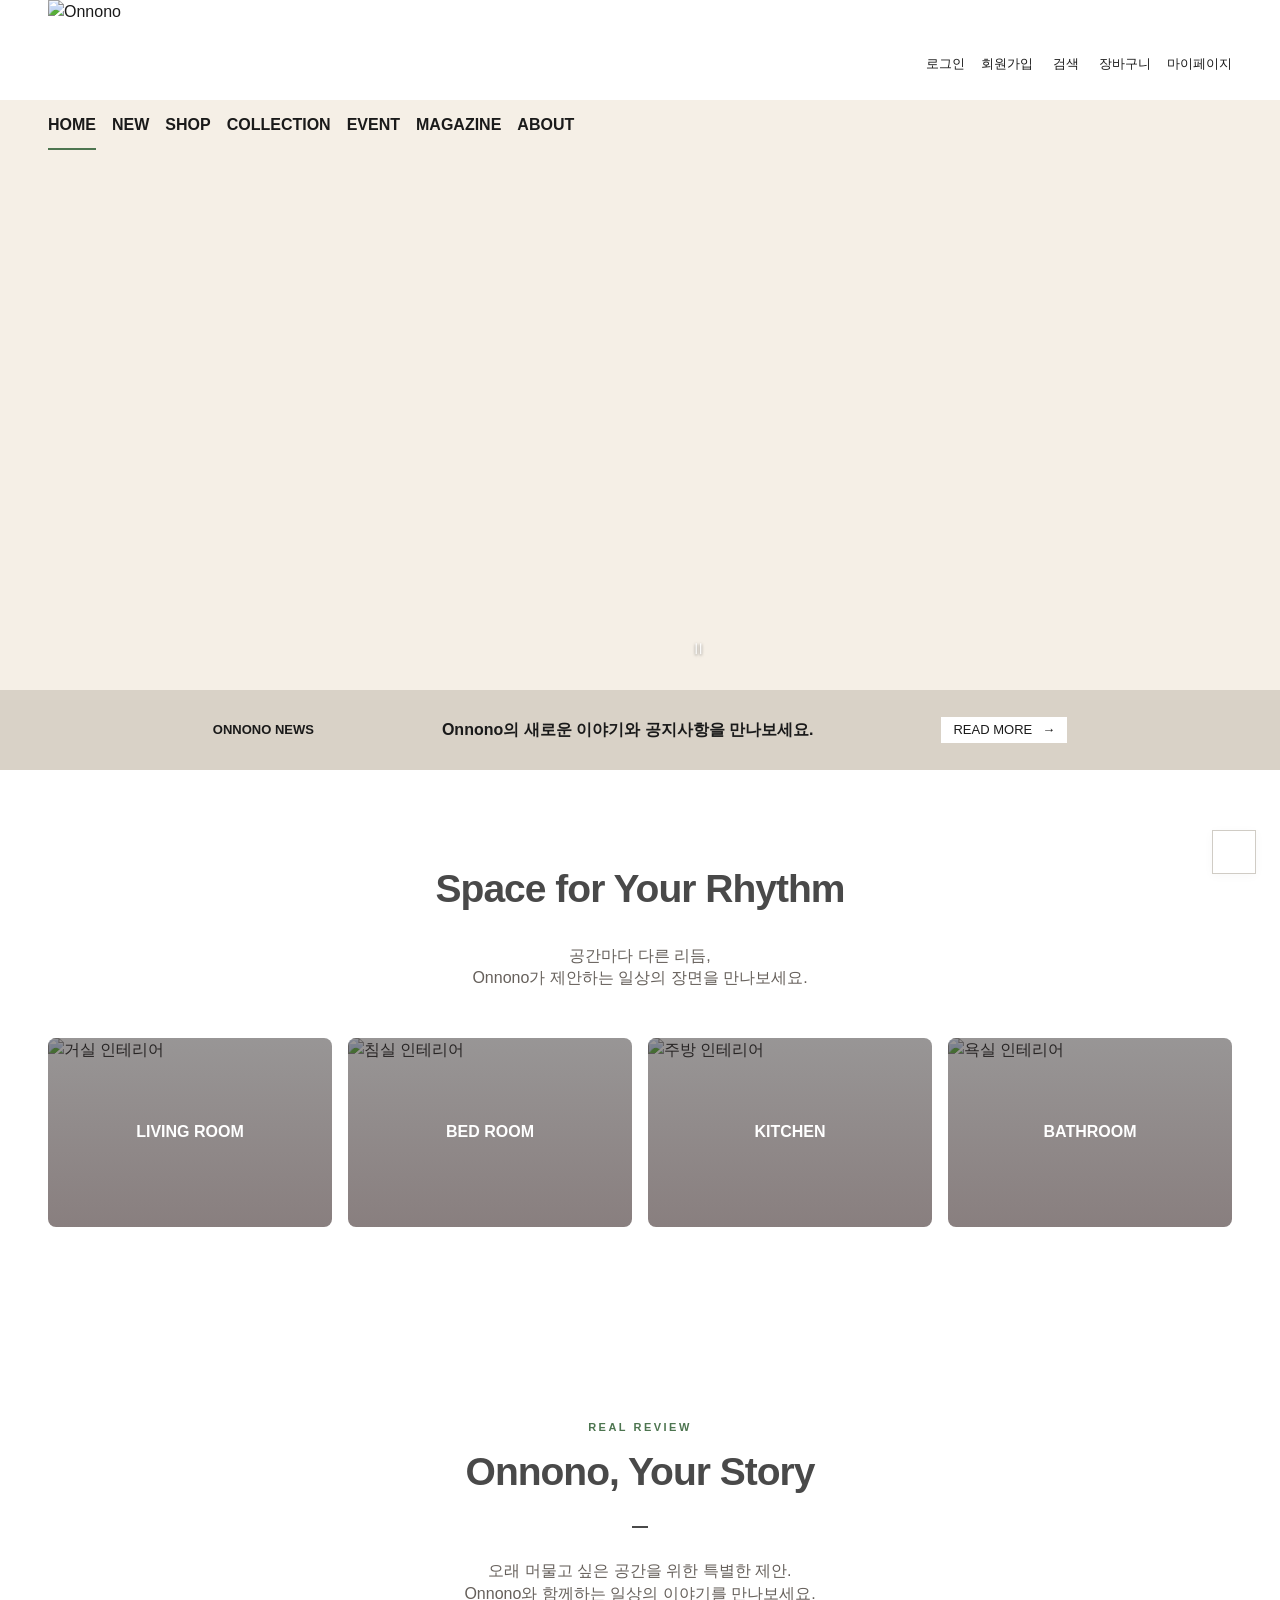
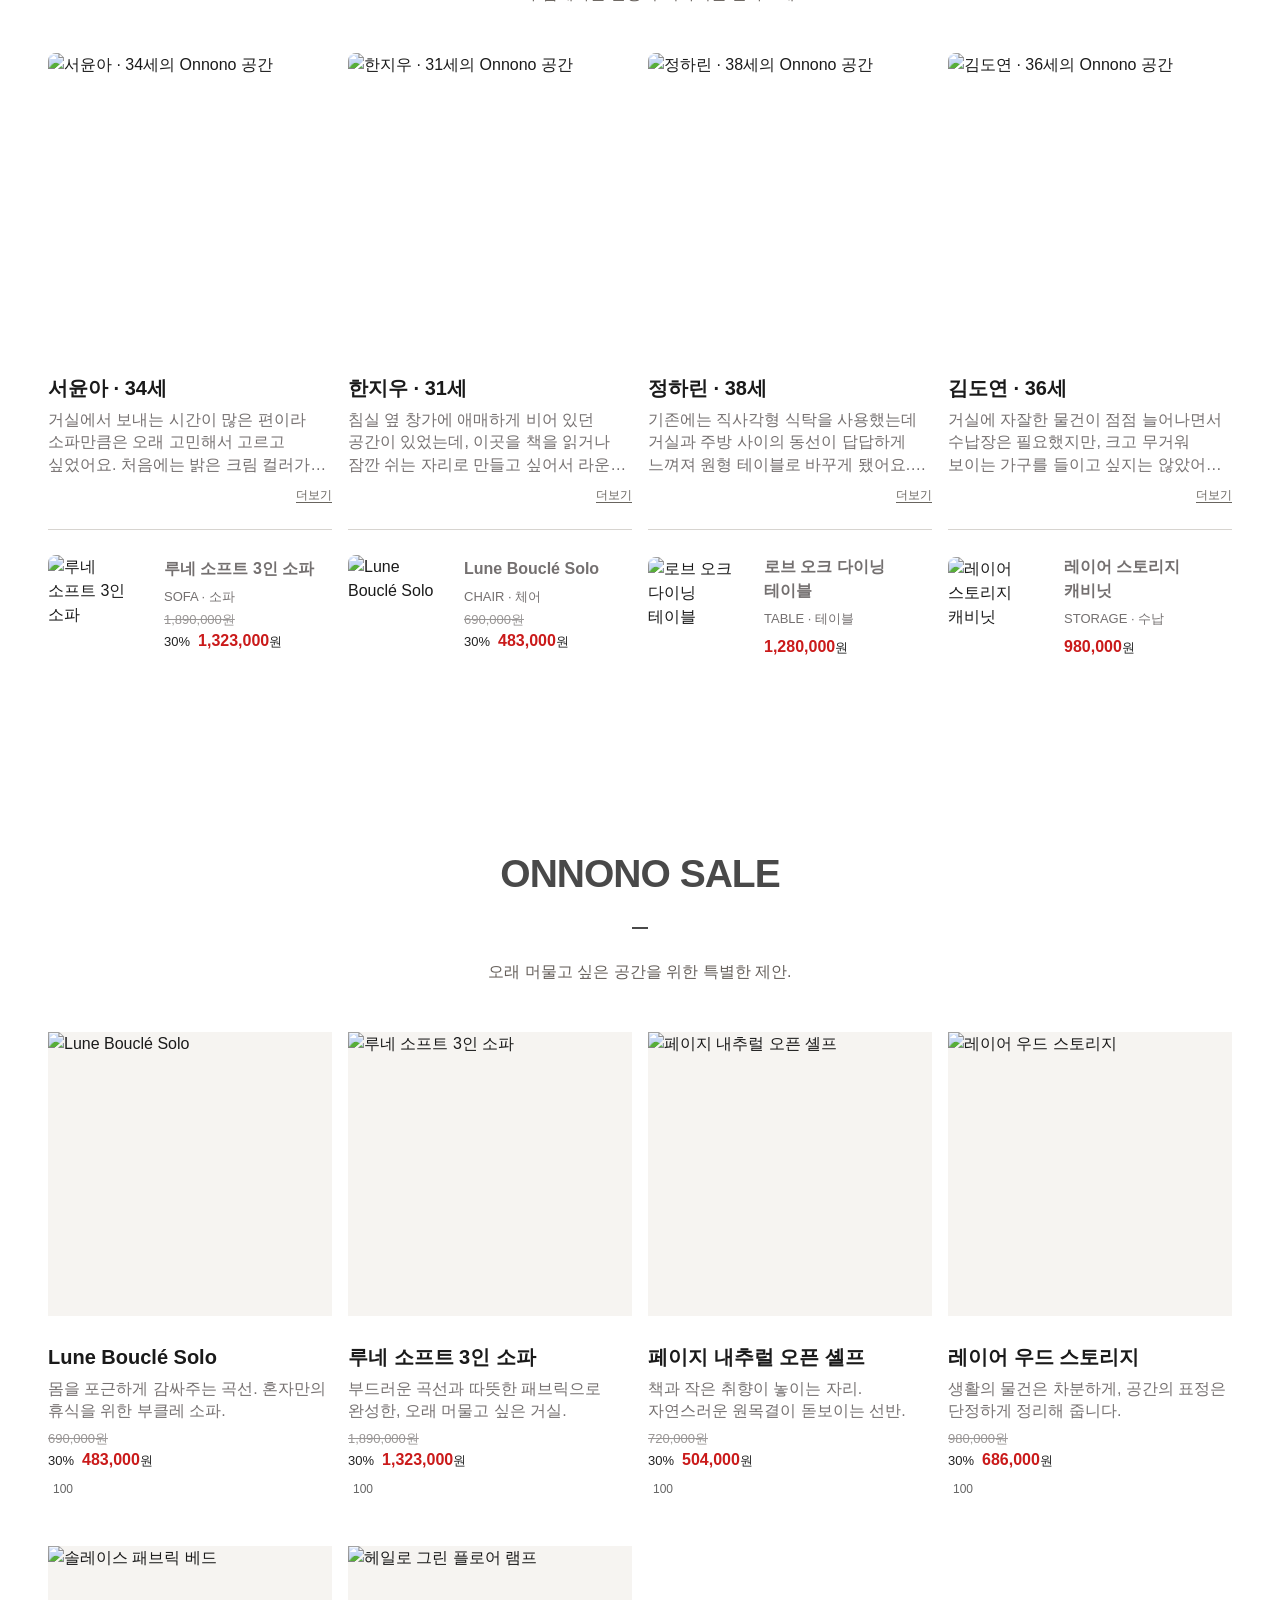
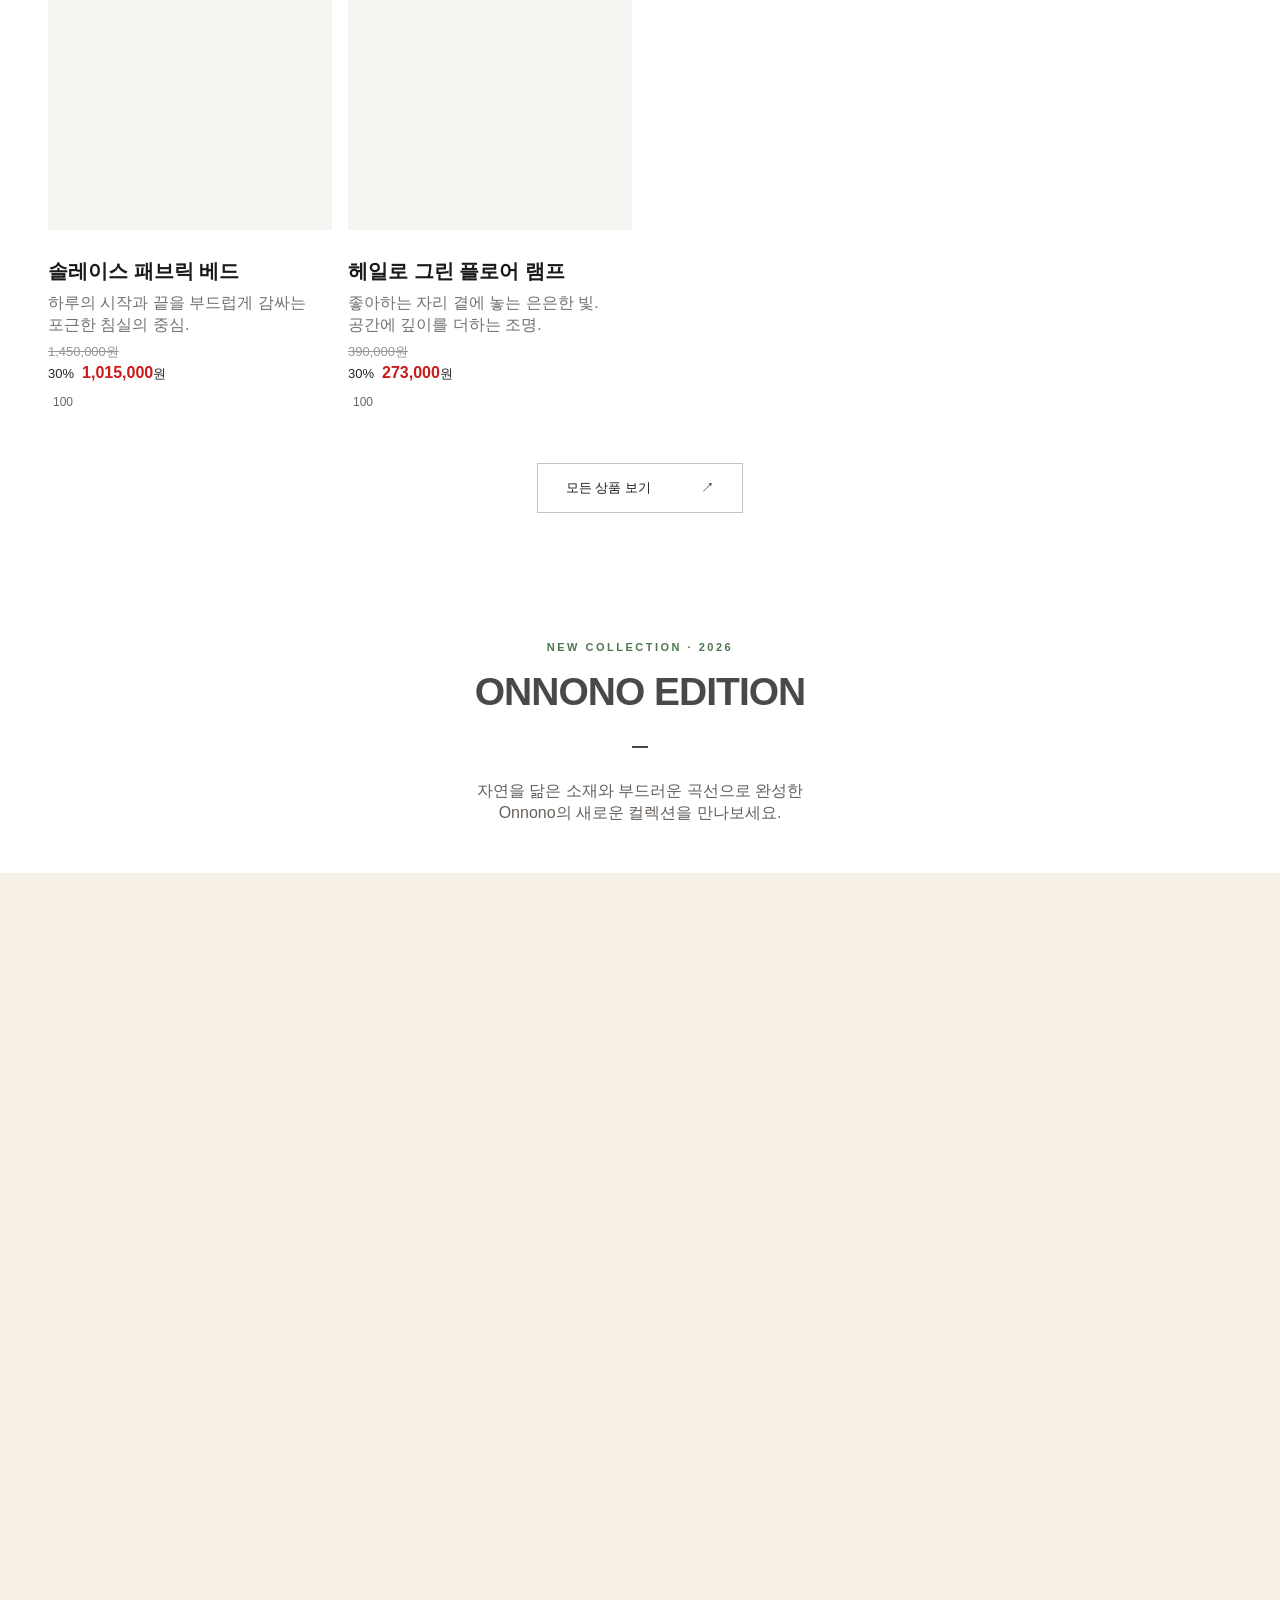
==== index.html @ 9b2965db "Add files via upload" ====
<!doctype html>
<html lang="ko">
<head>
  <meta charset="UTF-8">
  <meta name="viewport" content="width=device-width, initial-scale=1">
  <meta name="description" content="공간마다 다른 리듬, Onnono가 제안하는 일상의 장면을 만나보세요.">
  <title>ONNONO — Space begins with Onnono</title>
  <link rel="icon" href="assets/logo.png" type="image/png">
  <link rel="preload" href="assets/PretendardVariable.woff2" as="font" type="font/woff2" crossorigin>
  <link rel="stylesheet" href="styles.css">
  <script src="data.js" defer></script>
  <script src="app.js" defer></script>
</head>
<body data-page="home">
  <a class="skip-link" href="#main">본문 바로가기</a>
  <header id="site-header"></header>
  <main id="main">
    <!-- 피그마 원본 배너 3장. 배너 안의 문구는 이미지에 포함되어 있습니다. -->
    <section class="hero" aria-roledescription="carousel" aria-label="ONNONO 메인 슬라이드" tabindex="0">
      <div class="hero-track">
        <article class="hero-slide" aria-roledescription="slide" aria-label="1 / 3 · Space begins with Onnono">
          <a href="shop.html" class="hero-link" aria-label="Space begins with Onnono — 상품 보러 가기">
            <picture><source media="(max-width: 600px)" srcset="assets/hero-01-mobile.png"><source media="(max-width: 1100px)" srcset="assets/hero-01-tablet.png"><img src="assets/hero-01.png" alt="SPACE BEGINS WITH ONNONO. 당신의 감각이 이야기가 되는 순간. SHOP NOW" fetchpriority="high" width="1920" height="810"></picture>
          </a>
        </article>
        <article class="hero-slide" aria-roledescription="slide" aria-label="2 / 3 · Onnono Sale" inert>
          <a href="#sale" class="hero-link" aria-label="최대 30% 할인 상품 보기">
            <picture><source media="(max-width: 600px)" srcset="assets/hero-02-mobile.png"><source media="(max-width: 1100px)" srcset="assets/hero-02-tablet.png"><img src="assets/hero-02.png" alt="ONNONO SUMMER EVENT. SALE UP TO 30% OFF. SHOP NOW" width="1920" height="810"></picture>
          </a>
        </article>
        <article class="hero-slide" aria-roledescription="slide" aria-label="3 / 3 · New Beginning" inert>
          <a href="shop.html" class="hero-link" aria-label="NEW BEGINNING — 신상품 컬렉션 보기">
            <picture><source media="(max-width: 600px)" srcset="assets/hero-03-mobile.png"><source media="(max-width: 1100px)" srcset="assets/hero-03-tablet.png"><img src="assets/hero-03.png" alt="NEW COLLECTION 2026. NEW BEGINNING. 새로운 시작, 일상을 채우는 우리의 첫 번째 컬렉션" width="1920" height="810"></picture>
          </a>
        </article>
      </div>
      <button class="hero-arrow hero-prev" type="button" aria-label="이전 슬라이드">‹</button>
      <button class="hero-arrow hero-next" type="button" aria-label="다음 슬라이드">›</button>
      <div class="hero-controls">
        <div class="hero-dots" aria-label="슬라이드 선택">
          <button class="hero-dot" type="button" data-slide="0" aria-label="1번 슬라이드" aria-current="true"><img src="assets/icon-dot-active.svg" alt=""></button>
          <button class="hero-dot" type="button" data-slide="1" aria-label="2번 슬라이드"><img src="assets/icon-dot.svg" alt=""></button>
          <button class="hero-dot" type="button" data-slide="2" aria-label="3번 슬라이드"><img src="assets/icon-dot.svg" alt=""></button>
        </div>
        <button type="button" class="hero-pause" aria-label="자동 슬라이드 일시정지" aria-pressed="false">Ⅱ</button>
      </div>
      <span class="sr-only" id="slide-status" aria-live="off">1 / 3</span>
    </section>

    <aside class="news-bar"><strong>ONNONO NEWS</strong><p>Onnono의 새로운 이야기와 공지사항을 만나보세요.</p><button class="news-link" type="button" data-open="news">READ MORE <span aria-hidden="true">→</span></button></aside>

    <section class="section categories-section" id="spaces" aria-labelledby="spaces-title">
      <div class="section-heading"><h1 id="spaces-title">Space for Your Rhythm</h1><p>공간마다 다른 리듬,<br>Onnono가 제안하는 일상의 장면을 만나보세요.</p></div>
      <div class="category-grid page-width" id="category-grid"></div>
    </section>

    <section class="section stories-section" id="reviews" aria-labelledby="reviews-title">
      <div class="section-heading"><p class="eyebrow">REAL REVIEW</p><h2 id="reviews-title">Onnono, Your Story</h2><span class="heading-line"></span><p>오래 머물고 싶은 공간을 위한 특별한 제안.<br>Onnono와 함께하는 일상의 이야기를 만나보세요.</p></div>
      <div class="story-grid page-width" id="story-grid"></div>
    </section>

    <section class="section sale-section" id="sale" aria-labelledby="sale-title">
      <div class="section-heading"><h2 id="sale-title">ONNONO SALE</h2><span class="heading-line"></span><p>오래 머물고 싶은 공간을 위한 특별한 제안.</p></div>
      <div class="product-grid page-width" id="sale-grid"></div>
      <a class="outline-link" href="shop.html">모든 상품 보기 <span aria-hidden="true">↗</span></a>
    </section>

    <section class="edition-section" id="edition" aria-labelledby="edition-title">
      <div class="section-heading"><p class="eyebrow">NEW COLLECTION · 2026</p><h2 id="edition-title">ONNONO EDITION</h2><span class="heading-line"></span><p>자연을 닮은 소재와 부드러운 곡선으로 완성한<br>Onnono의 새로운 컬렉션을 만나보세요.</p></div>
      <a href="shop.html" class="edition-banner" aria-label="Onnono 에디션 — 신상품 컬렉션 보러 가기"><picture><source media="(max-width: 600px)" srcset="assets/new-collection-mobile.png"><source media="(max-width: 1100px)" srcset="assets/new-collection-tablet.png"><img src="assets/new-collection.png" alt="새로운 계절, 공간에 자연스럽게 스며들다. 신상품 보러 가기" loading="lazy" width="1942" height="809"></picture></a>
    </section>
  </main>
  <footer id="site-footer"></footer>
  <div id="overlays"></div>
  <noscript><p class="noscript-notice">상품과 메뉴를 보려면 브라우저에서 JavaScript를 허용해 주세요.</p></noscript>
</body>
</html>
---- styles.css ----
@font-face{font-family:Pretendard;src:url('assets/PretendardVariable.woff2') format('woff2');font-style:normal;font-weight:100 900;font-display:swap}
/* 피그마의 공통 컬러 · 간격. 수정할 때는 이 값부터 바꾸세요. */
:root{--ink:#1a1a1a;--muted:#767171;--green:#4d7550;--green-light:#73a777;--cream:#f5efe6;--news:#d9d2c7;--line:#dedbd6;--red:#ca1a1a;--gutter:48px;--section:96px;--gap:16px;--header:150px}
*,*::before,*::after{box-sizing:border-box}html{scroll-behavior:smooth;scroll-padding-top:30px}body{margin:0;color:var(--ink);background:#fff;font:400 16px/1.5 Pretendard,'Malgun Gothic',sans-serif;word-break:keep-all;overflow-wrap:anywhere}body.modal-open{overflow:hidden}h1,h2,h3,p,ul,dl,dd,figure{margin:0}ul{list-style:none;padding:0}a{color:inherit;text-decoration:none}button,input,select,textarea{font:inherit}button{color:inherit;cursor:pointer}button,a,input,select,textarea{-webkit-tap-highlight-color:transparent}button{border:0;background:none;padding:0}img{display:block;max-width:100%}button:disabled{opacity:.4;cursor:not-allowed}a:focus-visible,button:focus-visible,input:focus-visible,select:focus-visible,summary:focus-visible{outline:2px solid var(--green);outline-offset:5px}button[hidden],[hidden]{display:none!important}.sr-only{position:absolute!important;width:1px;height:1px;padding:0;margin:-1px;overflow:hidden;clip:rect(0,0,0,0);white-space:nowrap;border:0}.skip-link{position:fixed;left:16px;top:-70px;background:var(--green);color:white;padding:12px 20px;z-index:110}.skip-link:focus{top:12px}.page-width{width:100%;padding-inline:var(--gutter)}
/* HEADER */
.header-top{height:100px;padding-inline:var(--gutter);display:flex;align-items:center;justify-content:space-between}.brand{display:block;width:100px;height:100px;flex:none}.brand img{width:100%;height:100%;object-fit:contain}.utility-nav{display:flex;align-items:center;gap:16px}.utility-action{display:flex;flex-direction:column;align-items:center;gap:4px;font-size:13px;position:relative;min-width:34px}.utility-icon{height:24px;width:24px;display:grid;place-items:center}.cart-count{position:absolute;top:-7px;right:0;min-width:16px;height:16px;border-radius:50%;background:var(--green);color:white;font-size:10px;line-height:16px;padding-inline:3px}.nav-bar{height:50px;background:var(--cream);padding-inline:var(--gutter);display:flex;align-items:center;position:relative;z-index:25}.main-nav{display:flex;align-items:stretch;height:100%;gap:16px}.nav-item{display:flex;align-items:stretch}.nav-link{font-size:16px;font-weight:700;display:flex;align-items:center;position:relative}.nav-link::after{content:'';position:absolute;left:0;right:0;height:2px;background:var(--green);bottom:0;transform:scaleX(0);transition:transform .2s}.nav-link:hover::after,.nav-link[aria-current=page]::after{transform:scaleX(1)}.mega-menu{position:absolute;top:50px;left:0;right:0;background:white;border-bottom:1px solid var(--line);box-shadow:0 12px 20px #00000009;padding:32px var(--gutter);display:none;gap:65px;z-index:30}.nav-item:hover .mega-menu,.nav-item:focus-within .mega-menu{display:flex}.mega-title{font-size:20px;font-weight:700;min-width:150px}.mega-links{display:flex;gap:38px;flex-wrap:wrap}.mega-links a{font-size:14px;display:block;padding:6px 0}.mega-links a:hover{color:var(--green)}.mobile-menu-button{display:none;font-size:25px;width:36px;height:40px}.mobile-menu{position:fixed;inset:0;background:#fff;z-index:85;padding:20px var(--gutter);overflow:auto}.mobile-menu-top{display:flex;justify-content:space-between;align-items:center;border-bottom:1px solid var(--line);padding-bottom:12px}.mobile-menu-top .brand{width:70px;height:70px}.close-button{font-size:30px;line-height:1;width:40px;height:40px}.mobile-links{padding-block:20px}.mobile-links>a{display:flex;justify-content:space-between;font-size:24px;font-weight:600;padding:17px 0;border-bottom:1px solid #eee}.mobile-sub-links{display:flex;flex-wrap:wrap;gap:18px;padding:20px 0;color:var(--muted);font-size:14px}
/* 메인 슬라이드: 이미지 비율은 피그마 PC / PAD / MO 프레임에 맞춥니다. */
.hero{position:relative;overflow:hidden;aspect-ratio:1920/810;background:var(--cream);touch-action:pan-y}.hero-track{display:flex;width:100%;height:100%;transition:transform .75s cubic-bezier(.22,.68,0,1);will-change:transform}.hero-slide{height:100%;flex:0 0 100%;min-width:0}.hero-link,.hero-link picture{display:block;width:100%;height:100%}.hero-link img{width:100%;height:100%;object-fit:cover}.hero-controls{position:absolute;left:50%;bottom:26px;transform:translateX(-50%);display:flex;align-items:center;gap:10px}.hero-dots{display:flex;gap:8px}.hero-dot{display:grid;place-items:center;width:30px;height:30px}.hero-dot img{flex:none}.hero-pause{font-size:15px;color:white;text-shadow:0 1px 3px #0008;min-width:30px;height:30px}.hero-arrow{position:absolute;top:50%;transform:translateY(-50%);width:45px;height:64px;font:300 48px/1 Arial,sans-serif;color:#fff;background:#00000015;opacity:0;transition:opacity .2s}.hero:hover .hero-arrow,.hero:focus-within .hero-arrow{opacity:1}.hero-prev{left:18px}.hero-next{right:18px}.news-bar{min-height:80px;background:var(--news);display:flex;align-items:center;justify-content:center;gap:clamp(24px,10vw,239px);padding:18px var(--gutter)}.news-bar strong{font-size:13px;white-space:nowrap}.news-bar p{font-size:16px;font-weight:600}.news-link{background:white;padding:3px 12px;font-size:13px;white-space:nowrap;display:flex;gap:10px;align-items:center}
/* SECTIONS */
.section{padding-block:var(--section)}.section-heading{text-align:center;margin:0 auto 48px;padding-inline:24px;color:#494949}.section-heading h1,.section-heading h2{font-size:39px;font-weight:700;line-height:1.2;letter-spacing:-1px}.section-heading p:not(.eyebrow){font-size:16px;line-height:1.4;margin-top:32px;color:#66605b}.section-heading .eyebrow{font-size:11px;letter-spacing:2.5px;color:var(--green);font-weight:600;margin-bottom:14px}.heading-line{display:block;background:#494949;width:16px;height:2px;margin:30px auto 0}.categories-section .section-heading{margin-bottom:48px}.category-grid{display:grid;grid-template-columns:repeat(4,minmax(0,1fr));gap:var(--gap)}.category-card{aspect-ratio:444/296;position:relative;display:grid;place-items:center;overflow:hidden;border-radius:8px}.category-card img{position:absolute;inset:0;width:100%;height:100%;object-fit:cover;transition:transform .6s}.category-card::after{content:'';position:absolute;inset:0;background:linear-gradient(#322d2d80,#4030309e)}.category-card span{color:white;font-weight:700;position:relative;z-index:1}.category-card:hover img{transform:scale(1.04)}.product-grid{display:grid;grid-template-columns:repeat(4,minmax(0,1fr));gap:48px var(--gap)}.product-card{min-width:0}.product-photo{aspect-ratio:1;overflow:hidden;background:#f6f4f1;position:relative}.product-photo>a{display:block;height:100%}.product-photo img.product-image{width:100%;height:100%;object-fit:cover;transition:transform .6s}.product-card:hover .product-image{transform:scale(1.025)}.product-save{position:absolute;right:12px;bottom:12px;width:34px;height:34px;border-radius:50%;background:#ffffffdc;display:grid;place-items:center;opacity:0;transition:opacity .2s}.product-photo:hover .product-save,.product-save:focus-visible,.product-save[aria-pressed=true]{opacity:1}.product-save[aria-pressed=true]{background:#f5dbd7}.product-info{padding-top:28px;display:flex;flex-direction:column;gap:8px}.product-info h3{font-size:20px;line-height:1.3;font-weight:700}.product-description{font-size:16px;line-height:1.4;color:var(--muted);display:-webkit-box;-webkit-line-clamp:2;-webkit-box-orient:vertical;overflow:hidden;min-height:44px}.product-price{font-size:16px;font-weight:700;color:var(--red);display:flex;gap:8px;align-items:baseline}.product-price small{font-size:13px;font-weight:400;color:#222}.original-price{font-size:13px;color:#999695;text-decoration:line-through;line-height:1.3}.mini-heart{font-size:12px;color:#666;display:flex;gap:5px;align-items:center}.mini-heart img{flex:none}.outline-link{display:flex;justify-content:space-between;align-items:center;gap:50px;width:max-content;margin:52px auto 0;border:1px solid #c6c3bc;padding:14px 28px;font-size:13px;transition:background .2s}.outline-link:hover{background:var(--cream)}
/* 리뷰 카드: 원본 썸네일과 원본 문구를 함께 사용합니다. */
.story-grid{display:grid;grid-template-columns:repeat(4,minmax(0,1fr));gap:var(--gap)}.story-card{min-width:0}.story-photo{display:block;aspect-ratio:1;border-radius:8px;overflow:hidden}.story-photo img{width:100%;height:100%;object-fit:cover;transition:transform .6s}.story-photo:hover img{transform:scale(1.025)}.story-body{padding-top:28px}.stars{display:flex;gap:4px;align-items:center}.stars img{flex:none}.story-body h3{font-size:20px;line-height:1.3;margin:10px 0 8px}.story-copy{font-size:16px;line-height:1.4;color:var(--muted);display:-webkit-box;-webkit-line-clamp:3;-webkit-box-orient:vertical;overflow:hidden}.story-copy.is-expanded{display:block}.story-more{display:block;margin:10px 0 0 auto;font-size:12px;text-decoration:underline;text-underline-offset:3px;color:#68645e}.story-product{display:flex;align-items:center;gap:16px;border-top:1px solid #d7d4d0;margin-top:25px;padding-top:25px}.story-product>img{width:100px;height:100px;object-fit:cover;border-radius:8px;flex:none}.story-product-info{min-width:0;display:grid;gap:6px;color:#747070;font-size:13px}.story-product-info strong{font-size:16px;font-weight:600}.story-product-info .product-price{font-size:16px}.stories-section{padding-top:var(--section)}.sale-section{padding-top:var(--section)}.edition-section{padding-top:30px;padding-bottom:0}.edition-banner{display:block;overflow:hidden;background:var(--cream)}.edition-banner img{width:100%;height:auto}
/* CATALOG */
.shop-hero{display:block;aspect-ratio:1920/800;overflow:hidden;background:var(--cream)}.shop-hero img{width:100%;height:100%;object-fit:cover}.catalog-tools{margin-bottom:35px;display:flex;justify-content:space-between;gap:20px;align-items:center}.filter-list{display:flex;gap:8px;flex-wrap:wrap}.filter-list button{padding:7px 14px;font-size:13px;border:1px solid #ddd;border-radius:2px}.filter-list button[aria-pressed=true]{background:var(--green);color:#fff;border-color:var(--green)}.catalog-meta{display:flex;align-items:center;gap:20px;white-space:nowrap;font-size:13px;color:var(--muted)}.catalog-meta select{padding:7px 10px;border:1px solid #ddd;background:white;font-size:13px}.search-summary{font-size:14px;color:var(--muted);padding-bottom:25px}.empty-state{padding:80px 20px;text-align:center}.empty-state h2{font-size:22px;margin-bottom:12px}.empty-state p{color:var(--muted);margin-bottom:28px}.primary-button,.secondary-button{display:inline-flex;align-items:center;justify-content:center;min-height:48px;padding:12px 24px;font-size:15px;background:var(--green);color:white;border:1px solid var(--green)}.primary-button:hover{background:#3d5e40}.secondary-button{background:#e0e0e0;color:#222;border-color:#e0e0e0}.breadcrumbs{display:flex;align-items:center;gap:10px;margin:28px 0;font-size:12px;color:#8b8580}.breadcrumbs a:hover{color:var(--green)}
/* PRODUCT */
.product-top{display:grid;grid-template-columns:42% minmax(0,1fr);gap:16px;align-items:start;padding-top:10px}.product-gallery{min-width:0}.gallery-main{display:block;width:100%;aspect-ratio:1;overflow:hidden;cursor:zoom-in}.gallery-main img{width:100%;height:100%;object-fit:cover}.gallery-thumbs{display:flex;gap:16px;margin-top:16px;overflow-x:auto;padding-bottom:10px;scrollbar-width:thin}.gallery-thumb{width:calc((100% - 48px)/4);min-width:90px;flex:none;aspect-ratio:1;border:1px solid transparent}.gallery-thumb[aria-pressed=true]{border-color:var(--green);padding:3px}.gallery-thumb img{width:100%;height:100%;object-fit:cover}.product-summary{padding:0 0 0 32px;min-width:0}.new-badge{display:inline-block;background:var(--green);color:white;font-size:20px;padding:5px 16px;margin-bottom:16px}.product-summary h1{font-size:31px;line-height:1.3;margin-bottom:10px}.product-summary .subtitle{font-size:16px;line-height:1.5;margin-bottom:28px}.detail-price .original-price{font-size:23px}.detail-price .product-price{font-size:31px}.detail-price .product-price small{font-size:20px}.benefits-table{margin-top:45px;border-top:1px solid #333}.benefit-row{display:grid;grid-template-columns:115px minmax(0,1fr);gap:20px;padding:23px 8px;border-bottom:1px solid #ddd;font-size:14px}.benefit-row dt{font-weight:600}.benefit-row dd{color:#8e8e93;line-height:1.8}.benefit-row strong{color:#4f6650}.benefit-row small{font-size:12px;display:block;color:#aaa}.product-options{margin-top:24px;display:grid;grid-template-columns:115px minmax(0,1fr);gap:16px;align-items:center;font-size:14px;padding-inline:8px}.product-options select{width:100%;padding:10px 12px;border:1px solid #d7d4d0;background:white}.quantity-control{display:inline-flex;border:1px solid #d7d4d0;align-items:center;width:max-content}.quantity-control button{width:32px;height:34px;font-size:18px}.quantity-control input{width:50px;appearance:textfield;text-align:center;border:0;height:34px;font-size:14px;background:transparent}.quantity-control input::-webkit-inner-spin-button{appearance:none}.order-total{display:flex;justify-content:flex-end;align-items:baseline;gap:22px;margin-top:30px;padding-top:20px;border-top:1px solid #ddd;font-size:14px}.order-total strong{font-size:39px;font-weight:700}.order-total strong small{font-size:16px;font-weight:400}.purchase-note{text-align:right;color:#898581;font-size:12px;margin:8px 0 28px}.purchase-actions{display:grid;grid-template-columns:1fr 1fr;gap:16px}.purchase-actions button{min-height:70px;font-size:23px;font-weight:700}.purchase-actions .primary-button{background:var(--green-light);color:#111;border-color:var(--green-light)}.product-tabs{display:flex;justify-content:center;gap:16px;position:sticky;top:0;z-index:20;background:#ffffffed;padding:24px var(--gutter);margin-top:70px;backdrop-filter:blur(10px)}.product-tabs a{width:300px;padding:12px 10px;border:1px solid #aeaeb2;text-align:center;font-size:20px;background:white}.product-tabs a:first-child{border-color:#111}.product-tabs a:hover{background:var(--cream)}.detail-section{padding:70px var(--gutter) 100px;scroll-margin-top:100px}.detail-original{display:block;margin:auto;width:671px;max-width:100%;height:auto}.simple-detail{max-width:800px;margin:auto;text-align:center}.simple-detail h2{font-size:32px;margin:30px 0 20px}.simple-detail p{font-size:17px;color:var(--muted);line-height:1.8}.simple-detail img{width:100%;margin-top:35px}.product-reviews{padding:50px 0 80px;scroll-margin-top:100px}.detail-section-heading{text-align:center;font-size:31px;margin-bottom:65px}.review-summary{display:flex;justify-content:space-between;align-items:center;gap:24px;margin:0 var(--gutter) 45px;padding-block:20px;border-top:1px solid #ddd;border-bottom:1px solid #ddd}.review-summary strong{font-size:28px}.review-summary span{font-size:13px;color:var(--muted)}.review-filter{font-size:13px;border:1px solid #ddd;padding:8px 12px;background:white}.review-row{display:grid;grid-template-columns:minmax(120px,16%) minmax(0,1fr);gap:16px;margin-bottom:65px;padding-inline:var(--gutter)}.review-user{display:flex;justify-content:space-between;gap:12px;background:#e5e5ea;padding:25px 20px;font-size:14px;align-items:flex-start}.review-user time{font-size:12px;color:#8e8e93}.review-content{min-width:0}.review-text{margin-top:16px;font-size:16px;line-height:1.6;white-space:pre-line;display:-webkit-box;-webkit-line-clamp:4;-webkit-box-orient:vertical;overflow:hidden}.review-text.is-expanded{display:block}.review-expand{display:flex;align-items:center;gap:4px;margin:8px 0 16px auto;font-size:13px}.review-photos{display:flex;gap:16px;overflow-x:auto;padding-bottom:10px;scrollbar-width:thin}.review-photos button{width:200px;flex:none;aspect-ratio:1;border-radius:8px;overflow:hidden;cursor:zoom-in}.review-photos img{width:100%;height:100%;object-fit:cover}.review-reactions{display:flex;justify-content:flex-end;gap:15px;font-size:12px;color:var(--muted);margin-top:10px}.review-reactions button{display:flex;align-items:center;gap:5px}.review-reactions button[aria-pressed=true]{color:var(--green);font-weight:700}.qna-section{padding:50px var(--gutter) 110px;scroll-margin-top:100px}.qna-list{max-width:1100px;margin:auto;border-top:1px solid #333}.qna-list details{border-bottom:1px solid #ddd;padding:22px 15px}.qna-list summary{cursor:pointer;font-size:16px}.qna-list details p{margin-top:20px;color:var(--muted);font-size:14px;line-height:1.8}
/* FOOTER */
.site-footer{background:#000;color:#fff;padding:48px var(--gutter) 30px;min-height:500px}.footer-top{display:flex;justify-content:space-between;gap:35px}.footer-links{display:flex;gap:29px;flex-wrap:wrap;font-size:20px;font-weight:700;margin-bottom:32px}.footer-details{display:grid;grid-template-columns:120px minmax(200px,1fr) 110px minmax(170px,1fr);gap:14px 16px;font-size:14px;max-width:1176px}.footer-details dt{color:#d8d8d8}.footer-details dd{font-weight:500}.footer-brand{width:100px;height:100px;background:#fff;flex:none}.footer-brand img{width:100%;height:100%;object-fit:contain}.footer-service{text-align:center;margin:30px 0 36px}.footer-service h2{font-size:31px;line-height:1.3;margin-bottom:24px}.service-hours{display:grid;grid-template-columns:auto auto;gap:8px 30px;width:max-content;margin:auto;text-align:left;font-size:14px}.service-hours p:last-child{grid-column:span 2;text-align:center}.footer-copyright{text-align:center;font-size:13px;color:#dadada}.back-to-top{position:fixed;bottom:26px;right:24px;width:44px;height:44px;border:1px solid #d0ccc5;background:#ffffffef;font-size:22px;z-index:24;box-shadow:0 2px 10px #00000008}
/* 검색 · 장바구니 · 리뷰 확대 */
dialog{border:0;padding:0;color:var(--ink);background:white;max-width:calc(100vw - 32px);max-height:calc(100dvh - 40px);width:560px;box-shadow:0 25px 100px #0003}dialog::backdrop{background:#0007;backdrop-filter:blur(3px)}.dialog-inner{padding:32px}.dialog-heading{display:flex;justify-content:space-between;align-items:center;gap:20px;margin-bottom:24px}.dialog-heading h2{font-size:23px}.dialog-description{font-size:14px;color:var(--muted);line-height:1.8;margin-bottom:24px}.search-form{display:flex;border-bottom:1px solid #111;gap:15px}.search-form input{border:0;padding:15px 0;min-width:0;flex:1;background:white;outline-offset:1px}.search-form button{padding:10px;font-size:14px}.search-hints{display:flex;gap:10px;margin-top:20px;flex-wrap:wrap;font-size:12px;color:var(--muted)}.search-hints a{padding:5px 10px;border:1px solid #ddd}.cart-dialog{width:720px}.cart-item{display:grid;grid-template-columns:85px minmax(0,1fr) auto;gap:16px;align-items:center;padding:20px 0;border-bottom:1px solid #ddd}.cart-item>img{width:85px;height:85px;object-fit:cover}.cart-item-info{font-size:14px;display:grid;gap:5px}.cart-item-info small{color:var(--muted);font-size:12px}.cart-item-remove{font-size:12px;color:#888;padding:5px}.cart-item .quantity-control{margin-top:4px}.cart-footer{margin-top:25px}.cart-subtotal{display:flex;justify-content:space-between;margin-bottom:20px;font-size:16px}.cart-subtotal strong{font-size:23px}.cart-footer .primary-button{width:100%}.cart-empty{padding:40px 0;text-align:center}.cart-empty p{font-size:14px;color:var(--muted);margin-bottom:20px}.lightbox-dialog{width:min(1050px,calc(100vw - 32px));background:#f4f1ea}.lightbox-dialog .dialog-heading{margin:0;padding:12px 18px}.lightbox-dialog .dialog-heading h2{font-size:14px;font-weight:400}.lightbox-image{max-width:100%;max-height:calc(100dvh - 150px);width:auto;height:auto;object-fit:contain;margin:auto}.lightbox-nav{padding:12px 18px;display:flex;justify-content:space-between;font-size:13px}.info-body{font-size:14px;line-height:1.9;color:#666}.info-body h3{font-size:17px;margin:24px 0 8px;color:#222}.info-body ul{padding-left:18px;list-style:disc}.checkout-summary{padding:20px;background:var(--cream);margin:20px 0;font-size:14px}.checkout-summary p{margin:5px 0}.toast{position:fixed;left:50%;bottom:30px;transform:translate(-50%,15px);background:#20291ff5;color:#fff;max-width:calc(100% - 40px);padding:14px 22px;z-index:110;font-size:13px;text-align:center;opacity:0;transition:opacity .2s,transform .2s;pointer-events:none}.toast.is-visible{opacity:1;transform:translate(-50%,0)}.noscript-notice{position:fixed;bottom:0;background:#fff4dd;border:1px solid #d7c5a3;width:100%;padding:20px;z-index:100}
/* TABLET */
@media(max-width:1100px){:root{--gutter:28px;--section:84px;--header:80px}.header-top{height:80px}.brand{width:80px;height:80px}.utility-nav{gap:14px}.nav-bar{display:none}.mobile-menu-button{display:block}.header-left{display:flex;align-items:center;gap:12px}.utility-action .utility-label{display:none}.utility-action{min-width:26px}.utility-action[data-open=signup],.utility-action[data-open=account]{display:none}.hero{aspect-ratio:1024/900;max-height:900px}.hero-controls{bottom:24px}.hero-arrow{opacity:1;width:34px;height:50px;font-size:38px;background:#0000000a}.hero-prev{left:8px}.hero-next{right:8px}.news-bar{gap:24px;justify-content:space-between}.news-bar p{font-size:14px}.section-heading h1,.section-heading h2{font-size:31px}.section-heading p:not(.eyebrow){font-size:14px}.category-card span{font-size:13px}.story-grid{grid-template-columns:repeat(2,minmax(0,1fr));gap:45px 20px}.product-info h3,.story-body h3{font-size:18px}.product-description,.story-copy{font-size:14px}.product-description{min-height:40px}.product-info{padding-top:20px}.story-product-info strong{font-size:14px}.story-product>img{width:80px;height:80px}.product-grid{grid-template-columns:repeat(3,minmax(0,1fr))}.footer-links{font-size:16px;gap:20px}.footer-details{grid-template-columns:100px minmax(0,1fr);font-size:13px}.footer-service h2{font-size:28px}.footer-brand{width:80px;height:80px}.catalog-tools{align-items:flex-start;flex-direction:column}.catalog-meta{width:100%;justify-content:space-between}.product-top{grid-template-columns:42% minmax(0,1fr);gap:0}.product-summary{padding-left:25px}.product-summary h1{font-size:25px}.product-summary .subtitle{font-size:14px}.new-badge{font-size:16px}.benefits-table{margin-top:25px}.benefit-row{grid-template-columns:80px minmax(0,1fr);font-size:12px;gap:12px;padding:16px 0}.product-options{grid-template-columns:80px minmax(0,1fr);font-size:13px;padding:0}.product-summary .detail-price .product-price{font-size:27px}.purchase-actions{gap:10px}.purchase-actions button{font-size:18px;min-height:55px;padding:10px}.order-total strong{font-size:31px}.product-tabs a{font-size:16px}.review-user{flex-direction:column;justify-content:flex-start;padding:20px 15px}.review-photos button{width:145px}.review-row{grid-template-columns:135px minmax(0,1fr)}.shop-hero{aspect-ratio:1920/800}.footer-copyright{font-size:11px}}
/* MOBILE */
@media(max-width:600px){:root{--gutter:16px;--section:60px;--gap:12px;--header:70px}body{font-size:14px}.header-top{height:70px}.brand{width:64px;height:64px}.header-left{gap:6px}.mobile-menu-button{width:30px;font-size:22px}.utility-nav{gap:10px}.utility-action[data-open=login]{display:none}.utility-icon{width:24px;height:24px}.hero{aspect-ratio:402/500}.hero-controls{bottom:15px;gap:7px}.hero-dots{gap:0}.hero-dot{width:24px}.hero-arrow{width:28px;height:40px;font-size:32px}.hero-prev{left:4px}.hero-next{right:4px}.hero-pause{font-size:12px;width:24px}.news-bar{min-height:72px;gap:8px;flex-wrap:wrap;padding-block:12px}.news-bar strong{font-size:10px}.news-bar p{font-size:11px;flex:1;line-height:1.5;min-width:180px}.news-link{font-size:9px;padding:3px 7px;gap:5px}.section-heading{margin-bottom:30px;padding-inline:18px}.section-heading h1,.section-heading h2{font-size:25px;letter-spacing:-.5px}.section-heading p:not(.eyebrow){font-size:12px;line-height:1.7;margin-top:20px}.section-heading .eyebrow{font-size:9px;letter-spacing:2px;margin-bottom:10px}.heading-line{margin-top:20px}.categories-section .section-heading{margin-bottom:28px}.category-grid{grid-template-columns:repeat(2,minmax(0,1fr));gap:12px}.category-card{border-radius:5px}.category-card span{font-size:11px}.story-grid{grid-template-columns:repeat(2,minmax(0,1fr));gap:35px 12px}.story-photo{border-radius:5px}.story-body{padding-top:16px}.stars{gap:0}.story-body h3{font-size:14px;margin:8px 0}.story-copy{font-size:12px;-webkit-line-clamp:4;line-height:1.6}.story-more{font-size:10px}.story-product{gap:8px;margin-top:16px;padding-top:16px}.story-product>img{width:48px;height:48px;border-radius:4px}.story-product-info{gap:3px;font-size:9px}.story-product-info strong{font-size:11px;line-height:1.4}.story-product-info .product-price{font-size:11px}.story-product-info .original-price{display:none}.story-product-info .product-price small{font-size:9px}.product-grid{grid-template-columns:repeat(2,minmax(0,1fr));gap:30px 12px}.product-info{padding-top:16px;gap:6px}.product-info h3{font-size:14px;line-height:1.4}.product-description{font-size:11px;line-height:1.6;min-height:35px}.product-price{font-size:13px;gap:5px}.product-price small{font-size:10px}.original-price{font-size:10px}.mini-heart{font-size:10px}.product-save{opacity:1;right:7px;bottom:7px;width:28px;height:28px}.outline-link{margin-top:35px;padding:12px 22px;font-size:12px}.edition-section{padding-top:0}.edition-banner img{min-height:190px;object-fit:cover;object-position:center}.shop-hero{aspect-ratio:1;min-height:270px}.shop-hero img{object-position:62% center}.catalog-tools{gap:18px}.filter-list{gap:6px}.filter-list button{padding:6px 10px;font-size:11px}.catalog-meta{font-size:11px}.catalog-meta select{font-size:11px}.breadcrumbs{margin:20px 0;font-size:10px;gap:7px}.product-top{grid-template-columns:1fr;gap:30px;padding-top:0}.product-summary{padding:0}.product-summary h1{font-size:25px}.product-summary .subtitle{font-size:13px;margin-bottom:22px}.gallery-thumbs{gap:10px;margin-top:10px}.gallery-thumb{width:calc((100% - 30px)/4);min-width:75px}.new-badge{font-size:13px;padding:5px 11px;margin-bottom:10px}.product-options{font-size:12px}.product-summary .detail-price .product-price{font-size:27px}.detail-price .original-price{font-size:17px}.benefit-row{font-size:12px;grid-template-columns:80px minmax(0,1fr)}.order-total{margin-top:25px;gap:14px;font-size:12px}.order-total strong{font-size:30px}.purchase-note{font-size:10px}.purchase-actions button{min-height:55px;font-size:16px}.product-tabs{gap:7px;padding:14px var(--gutter);margin-top:40px}.product-tabs a{font-size:12px;padding:10px 4px}.detail-section{padding:35px var(--gutter) 65px;scroll-margin-top:70px}.simple-detail h2{font-size:25px}.simple-detail p{font-size:14px}.detail-section-heading{font-size:25px;margin-bottom:30px}.product-reviews{padding-top:20px;scroll-margin-top:70px}.review-summary{margin-bottom:30px;gap:10px}.review-summary strong{font-size:23px}.review-summary span{font-size:10px}.review-filter{font-size:11px;padding:7px}.review-row{grid-template-columns:1fr;gap:15px;margin-bottom:40px}.review-user{flex-direction:row;padding:13px 16px;font-size:12px}.review-user time{font-size:11px}.review-text{font-size:12px;margin-top:10px;line-height:1.7}.review-photos{gap:10px}.review-photos button{width:100px;border-radius:5px}.review-expand{font-size:11px}.qna-section{padding-top:10px;padding-bottom:65px}.qna-list summary{font-size:13px}.qna-list details p{font-size:12px}.site-footer{padding:32px var(--gutter) 25px;min-height:0}.footer-links{font-size:11px;gap:12px;margin-bottom:25px;line-height:1.8}.footer-top{gap:15px}.footer-details{grid-template-columns:80px minmax(0,1fr);font-size:10px;gap:10px 8px}.footer-brand{width:60px;height:60px}.footer-service{margin-top:35px;margin-bottom:25px}.footer-service h2{font-size:23px;margin-bottom:18px}.service-hours{font-size:11px;gap:6px 22px}.footer-copyright{font-size:9px;line-height:1.7}.back-to-top{width:36px;height:36px;right:15px;bottom:15px;font-size:18px}.dialog-inner{padding:23px}.dialog-heading h2{font-size:21px}.dialog-description{font-size:12px}.cart-item{grid-template-columns:60px minmax(0,1fr) auto;gap:10px}.cart-item>img{width:60px;height:60px}.cart-item-info{font-size:12px}.cart-item-info small{font-size:10px}.cart-item-remove{font-size:10px}.cart-item .quantity-control button{width:26px}.cart-item .quantity-control input{width:35px}.info-body{font-size:12px}.toast{font-size:12px;bottom:20px;width:max-content}.review-summary .stars{display:none}}
.shop-hero picture{display:block;width:100%;height:100%}.edition-banner picture{display:block}.edition-banner img{object-position:center}
.back-to-top{font:600 10px/1 Arial,sans-serif;letter-spacing:.3px}
@media(min-width:601px) and (max-width:1100px){.shop-hero{aspect-ratio:1024/800}}
@media(max-width:600px){.shop-hero{aspect-ratio:402/600}.shop-hero img{object-position:center}.edition-banner img{min-height:0;object-fit:contain}}
@media(prefers-reduced-motion:reduce){html{scroll-behavior:auto}*,*::before,*::after{animation:none!important;transition:none!important}.hero-track{will-change:auto}}
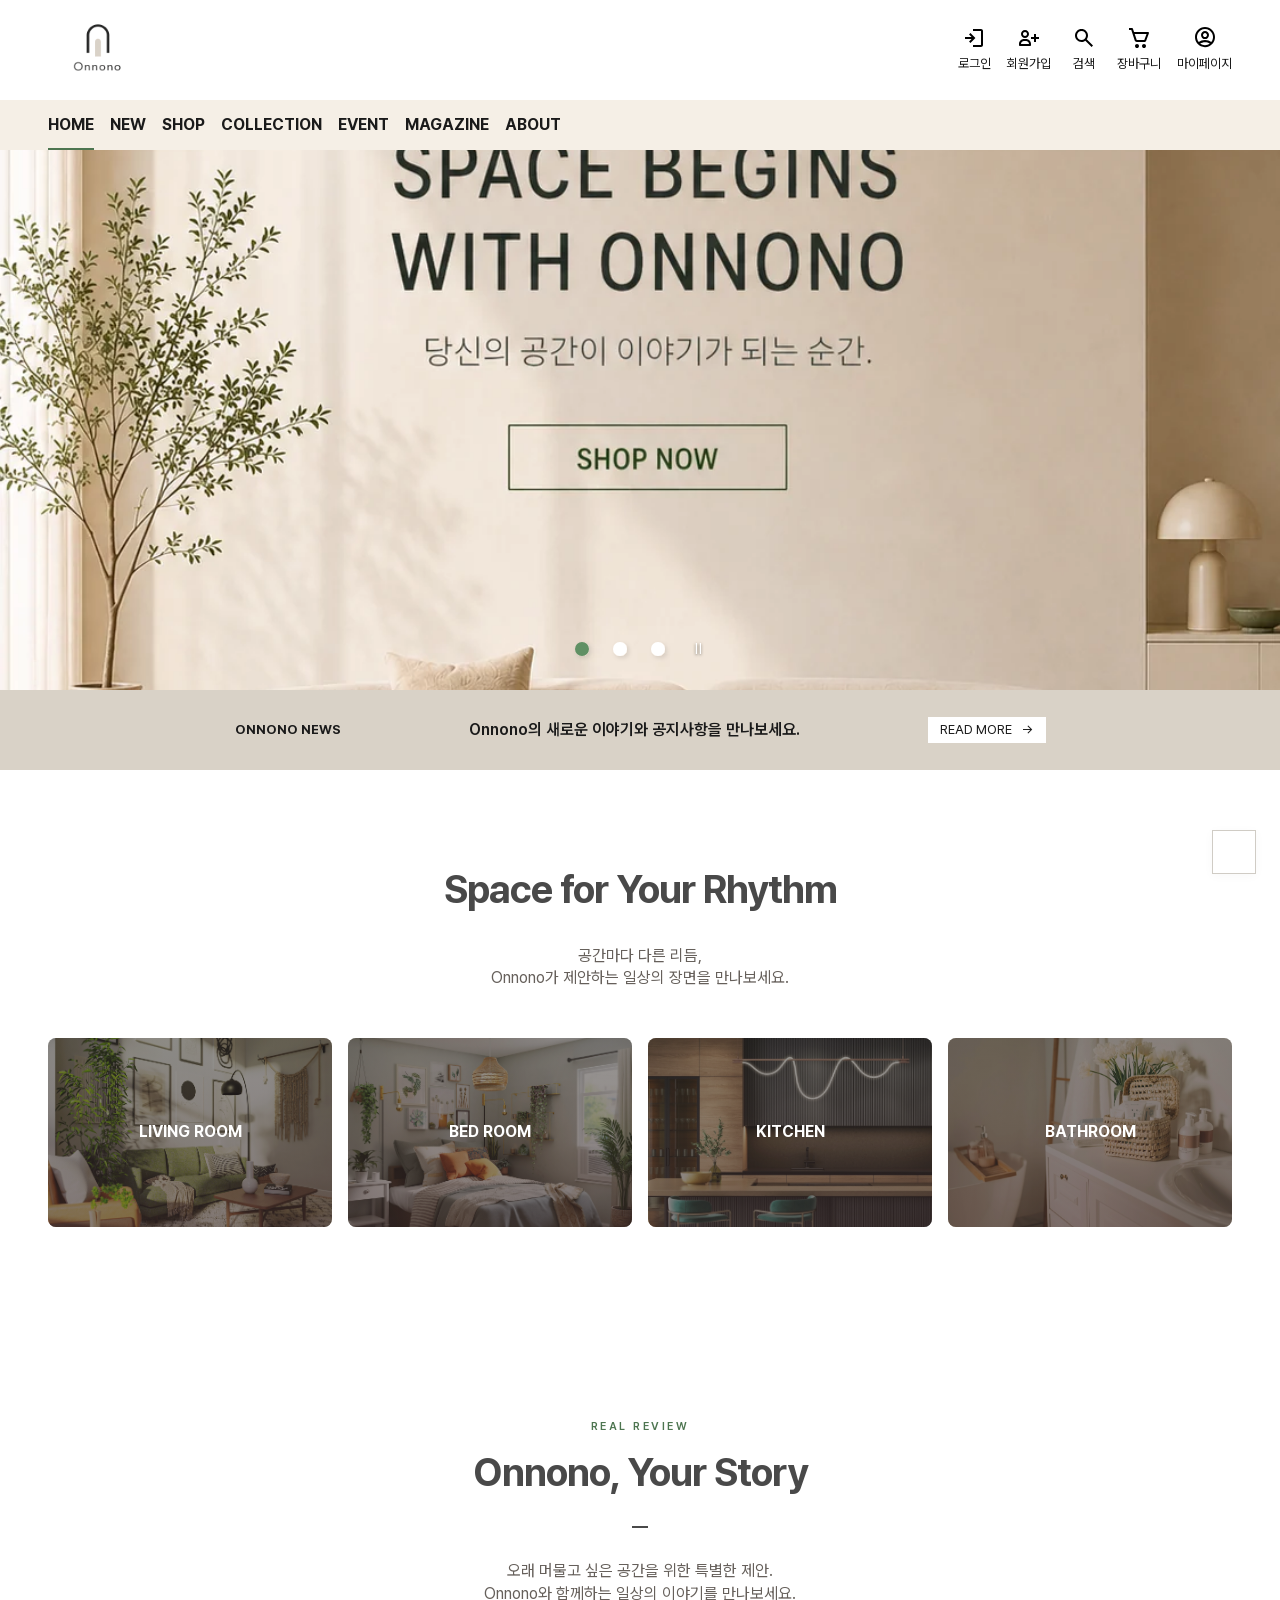
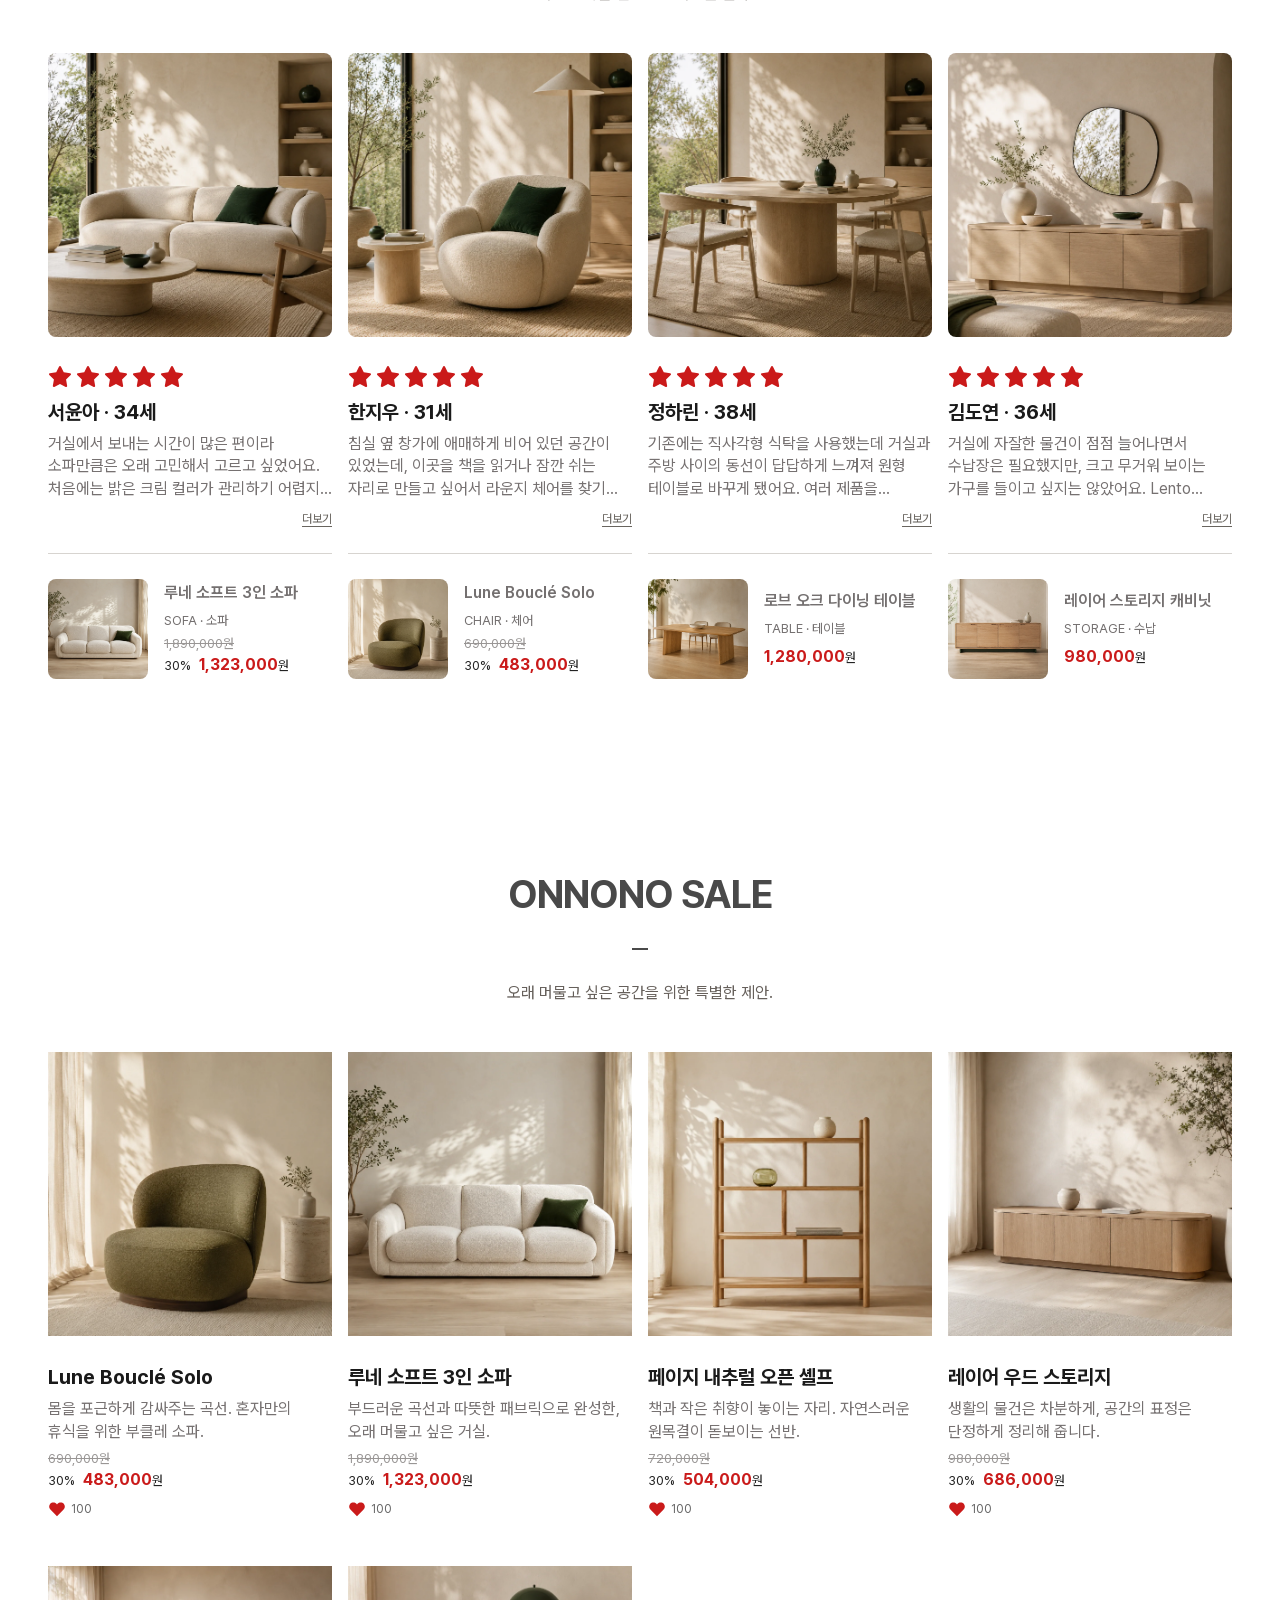
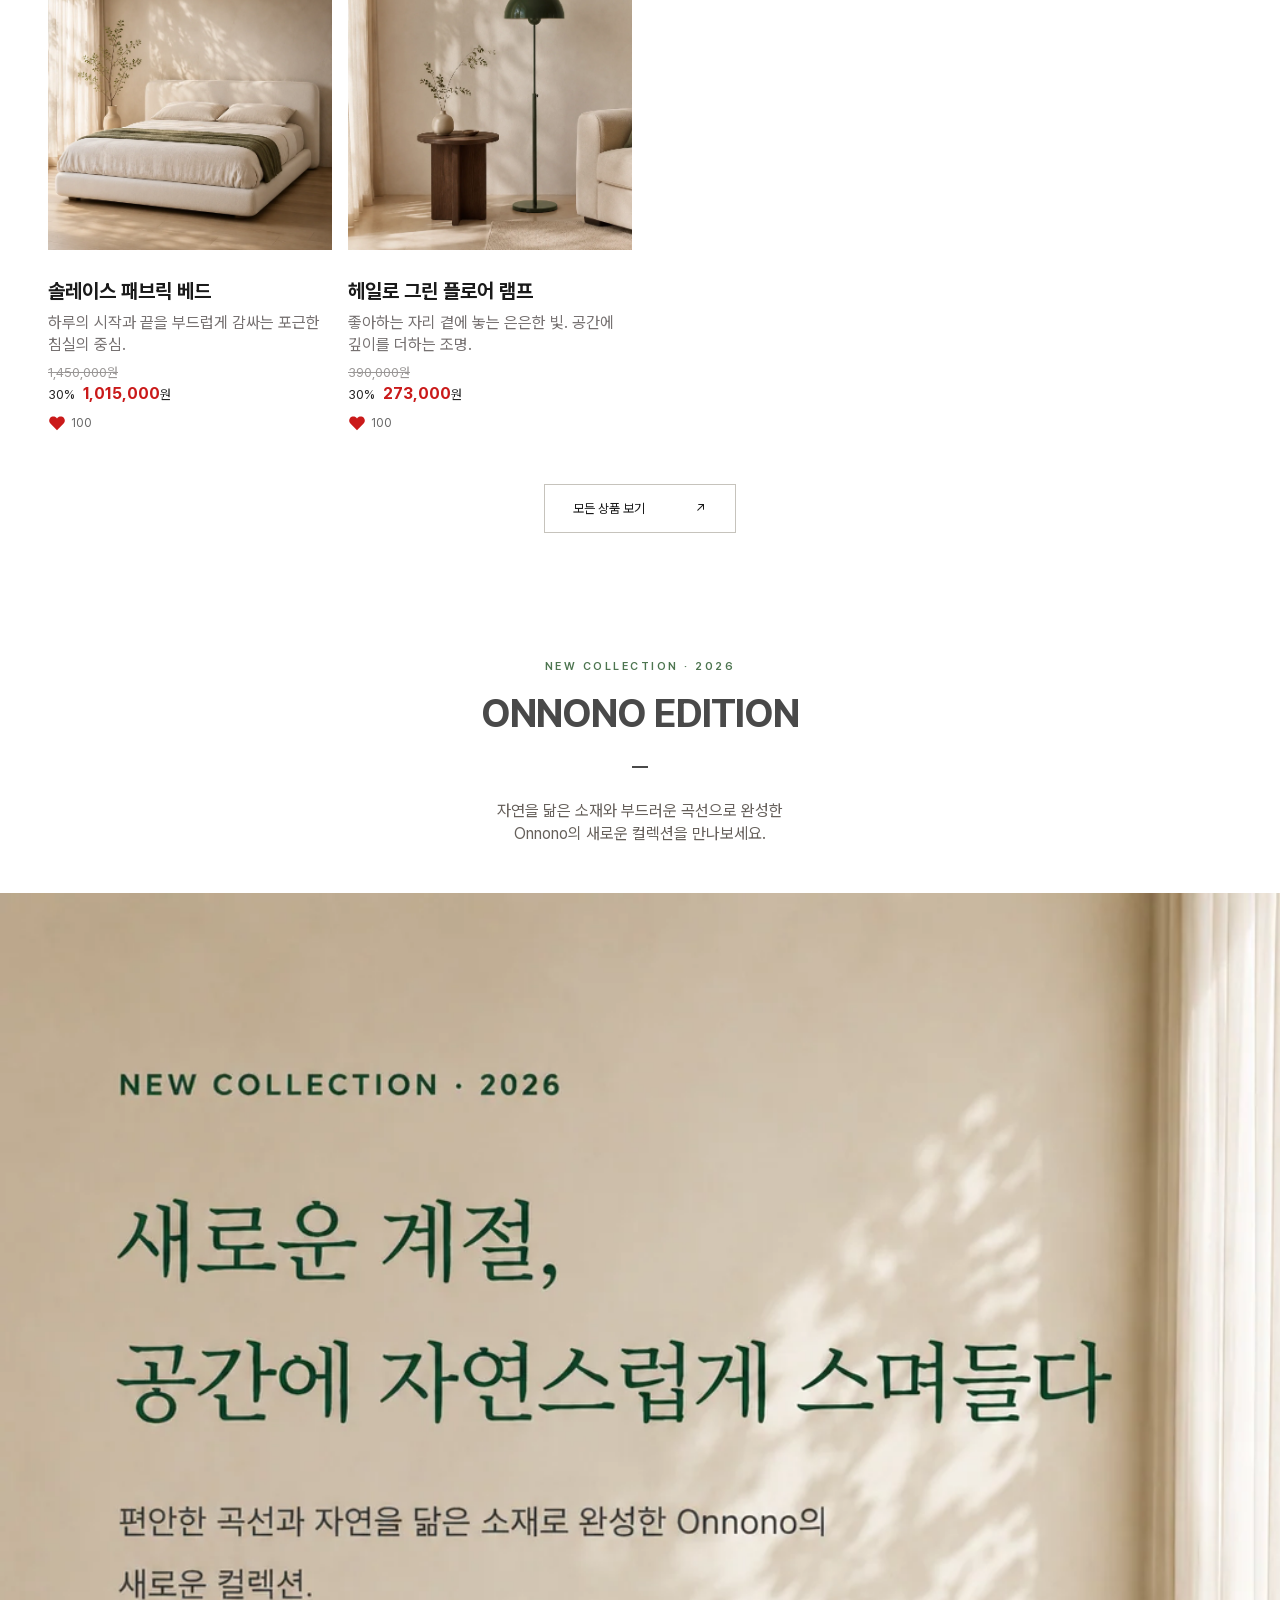
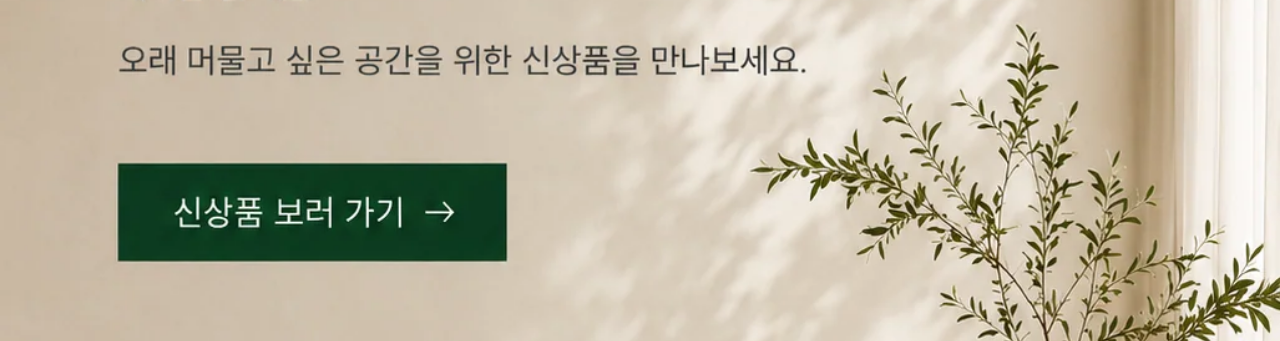
==== commit ab6c4028: "Add files via upload" ====
--- a/index.html
+++ b/index.html
@@ -20,17 +20,17 @@
       <div class="hero-track">
         <article class="hero-slide" aria-roledescription="slide" aria-label="1 / 3 · Space begins with Onnono">
           <a href="shop.html" class="hero-link" aria-label="Space begins with Onnono — 상품 보러 가기">
-            <picture><source media="(max-width: 600px)" srcset="assets/hero-01-mobile.png"><source media="(max-width: 1100px)" srcset="assets/hero-01-tablet.png"><img src="assets/hero-01.png" alt="SPACE BEGINS WITH ONNONO. 당신의 감각이 이야기가 되는 순간. SHOP NOW" fetchpriority="high" width="1920" height="810"></picture>
+            <picture><source media="(max-width: 600px)" srcset="assets/hero-01-mobile.webp"><source media="(max-width: 1100px)" srcset="assets/hero-01-tablet.webp"><img src="assets/hero-01.webp" alt="SPACE BEGINS WITH ONNONO. 당신의 감각이 이야기가 되는 순간. SHOP NOW" fetchpriority="high" width="1920" height="810"></picture>
           </a>
         </article>
         <article class="hero-slide" aria-roledescription="slide" aria-label="2 / 3 · Onnono Sale" inert>
           <a href="#sale" class="hero-link" aria-label="최대 30% 할인 상품 보기">
-            <picture><source media="(max-width: 600px)" srcset="assets/hero-02-mobile.png"><source media="(max-width: 1100px)" srcset="assets/hero-02-tablet.png"><img src="assets/hero-02.png" alt="ONNONO SUMMER EVENT. SALE UP TO 30% OFF. SHOP NOW" width="1920" height="810"></picture>
+            <picture><source media="(max-width: 600px)" srcset="assets/hero-02-mobile.webp"><source media="(max-width: 1100px)" srcset="assets/hero-02-tablet.webp"><img src="assets/hero-02.webp" alt="ONNONO SUMMER EVENT. SALE UP TO 30% OFF. SHOP NOW" width="1920" height="810"></picture>
           </a>
         </article>
         <article class="hero-slide" aria-roledescription="slide" aria-label="3 / 3 · New Beginning" inert>
           <a href="shop.html" class="hero-link" aria-label="NEW BEGINNING — 신상품 컬렉션 보기">
-            <picture><source media="(max-width: 600px)" srcset="assets/hero-03-mobile.png"><source media="(max-width: 1100px)" srcset="assets/hero-03-tablet.png"><img src="assets/hero-03.png" alt="NEW COLLECTION 2026. NEW BEGINNING. 새로운 시작, 일상을 채우는 우리의 첫 번째 컬렉션" width="1920" height="810"></picture>
+            <picture><source media="(max-width: 600px)" srcset="assets/hero-03-mobile.webp"><source media="(max-width: 1100px)" srcset="assets/hero-03-tablet.webp"><img src="assets/hero-03.webp" alt="NEW COLLECTION 2026. NEW BEGINNING. 새로운 시작, 일상을 채우는 우리의 첫 번째 컬렉션" width="1920" height="810"></picture>
           </a>
         </article>
       </div>
@@ -67,7 +67,7 @@
 
     <section class="edition-section" id="edition" aria-labelledby="edition-title">
       <div class="section-heading"><p class="eyebrow">NEW COLLECTION · 2026</p><h2 id="edition-title">ONNONO EDITION</h2><span class="heading-line"></span><p>자연을 닮은 소재와 부드러운 곡선으로 완성한<br>Onnono의 새로운 컬렉션을 만나보세요.</p></div>
-      <a href="shop.html" class="edition-banner" aria-label="Onnono 에디션 — 신상품 컬렉션 보러 가기"><picture><source media="(max-width: 600px)" srcset="assets/new-collection-mobile.png"><source media="(max-width: 1100px)" srcset="assets/new-collection-tablet.png"><img src="assets/new-collection.png" alt="새로운 계절, 공간에 자연스럽게 스며들다. 신상품 보러 가기" loading="lazy" width="1942" height="809"></picture></a>
+      <a href="shop.html" class="edition-banner" aria-label="Onnono 에디션 — 신상품 컬렉션 보러 가기"><picture><source media="(max-width: 600px)" srcset="assets/new-collection-mobile.webp"><source media="(max-width: 1100px)" srcset="assets/new-collection-tablet.webp"><img src="assets/new-collection.webp" alt="새로운 계절, 공간에 자연스럽게 스며들다. 신상품 보러 가기" loading="lazy" width="1942" height="809"></picture></a>
     </section>
   </main>
   <footer id="site-footer"></footer>
